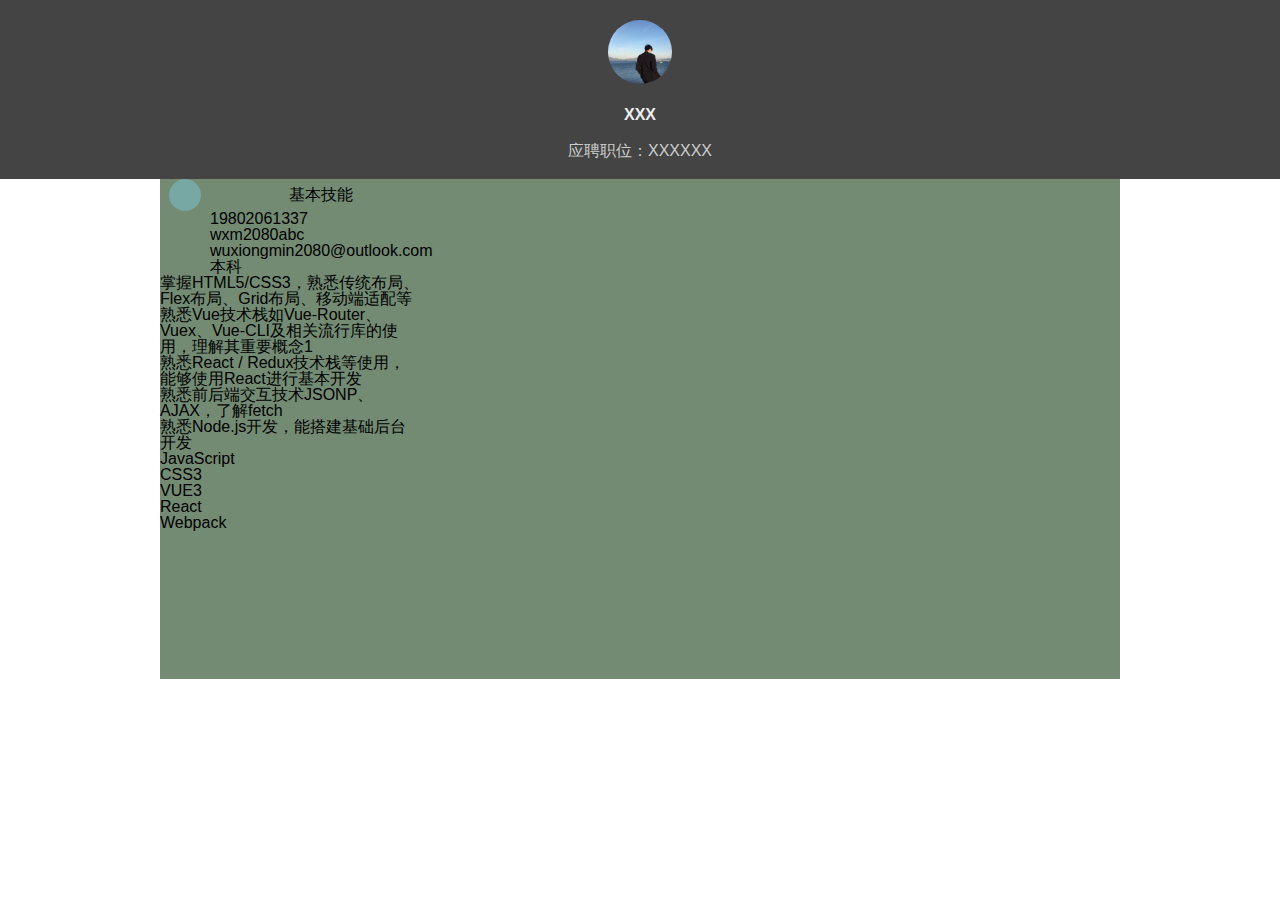
==== public/index.html @ 285911b2 "页面布局" ====
<!DOCTYPE html>
<html lang="en">

<head>
  <meta charset="UTF-8">
  <meta http-equiv="X-UA-Compatible" content="IE=edge">
  <meta name="viewport" content="width=device-width, initial-scale=1.0">
  <title>Document</title>
  <link rel="stylesheet" href="css/reset.css">
  <link rel="stylesheet" href="css/index.css">
  <link rel="stylesheet" href="//at.alicdn.com/t/font_2577815_svx33325p2.css">
</head>
<div class="wrapper">
  <header>
    <img src="img/resume-avatar.jpeg" alt="头像" class="avatar">
    <h2>XXX</h2>
    <p>应聘职位：XXXXXX</p>
  </header>
  <div class="content">
    <aside>
      <div class="basic-info">
        <i class="iconfont icon-user"></i>
        <h1>基本技能</h1>
        <ul>
          <li><i class="iconfont"></i><span>19802061337</span></li>
          <li><i class="iconfont"></i><span>wxm2080abc</span></li>
          <li><i class="iconfont"></i><span></span>wuxiongmin2080@outlook.com</span></li>
          <li><i class="iconfont"></i><span></span>本科</span></li>
        </ul>
      </div>
      <div class="master-skill">
        <ul>
          <li><span>掌握HTML5/CSS3，熟悉传统布局、Flex布局、Grid布局、移动端适配等</span></li>
          <li><span>熟悉Vue技术栈如Vue-Router、Vuex、Vue-CLI及相关流行库的使用，理解其重要概念1</span></li>
          <li><span>熟悉React / Redux技术栈等使用，能够使用React进行基本开发</span></li>
          <li><span>熟悉前后端交互技术JSONP、AJAX，了解fetch</span></li>
          <li><span>熟悉Node.js开发，能搭建基础后台开发</span></li>
        </ul>
      </div>
      <div class="skill-figure">
        <dl>
          <dt>JavaScript</dt>
          <dd>
            <span class="bar"></span>
          </dd>
          <dt>CSS3</dt>
          <dd>
            <span class="bar"></span>
          </dd>
          <dt>VUE3</dt>
          <dd>
            <span class="bar"></span>
          </dd>
          <dt>React</dt>
          <dd>
            <span class="bar"></span>
          </dd>
          <dt>Webpack</dt>
          <dd>
            <span class="bar"></span>
          </dd>
        </dl>
      </div>
    </aside>
    <main>
      <div class="edu-exp"></div>
      <div class="job-exp"></div>
      <div class="project-exp"></div>
    </main>
  </div>

</div>

<body>
</body>

</html>
---- public/css/index.css ----
body {
  font-family: Arial, Helvetica, sans-serif;
}


.wrapper {
  background: #fff;
  margin: 0 auto;
  display: grid;
  grid: auto auto / 1fr 960px 1fr;
}


header {
  grid-area: 1 / 1 / 2 / -1;
  background:#444;
  text-align: center;
  padding: 20px 0;
  color:#ccc
}

header img {
  height: 64px;
  width: 64px;
  border-radius: 50%;
}
header h2 {
  margin: 20px 0;
  color:#eee;
  font-size: 16px;
  font-weight: bold;
}
.content {
  grid-area: 2 / 2 / -1 / -2;
  width: 960px;
  display: grid;
  grid: 1fr / 260px 700px;
  background: rgb(115, 139, 115);
}

aside {
  grid-area: 1 / 1 / -1 / 2;
  height: 400px;
  
}
aside .basic-info {
  display: grid;
  grid:auto auto / 50px 1fr;
  justify-items:center;
  align-items: center;
}
aside .basic-info>i {
  grid-area: 1/1/2/2;
  display:inline-block;
  height:32px;
  width:32px;

  background: #77a8a3;
  border-radius: 50%;
  text-align:center
}
aside .basic-info>i::before {
  color:white;
  line-height: 32px;
}
aside .basic-info > h1 {
  grid-area: 1/2/2/-1;
}
aside .basic-info > ul {
  grid-area: 2/2/-1/-1;
  width:100%
}
main {
  grid: 1 / 2 / -1 / -1;
  height: 500px;
}
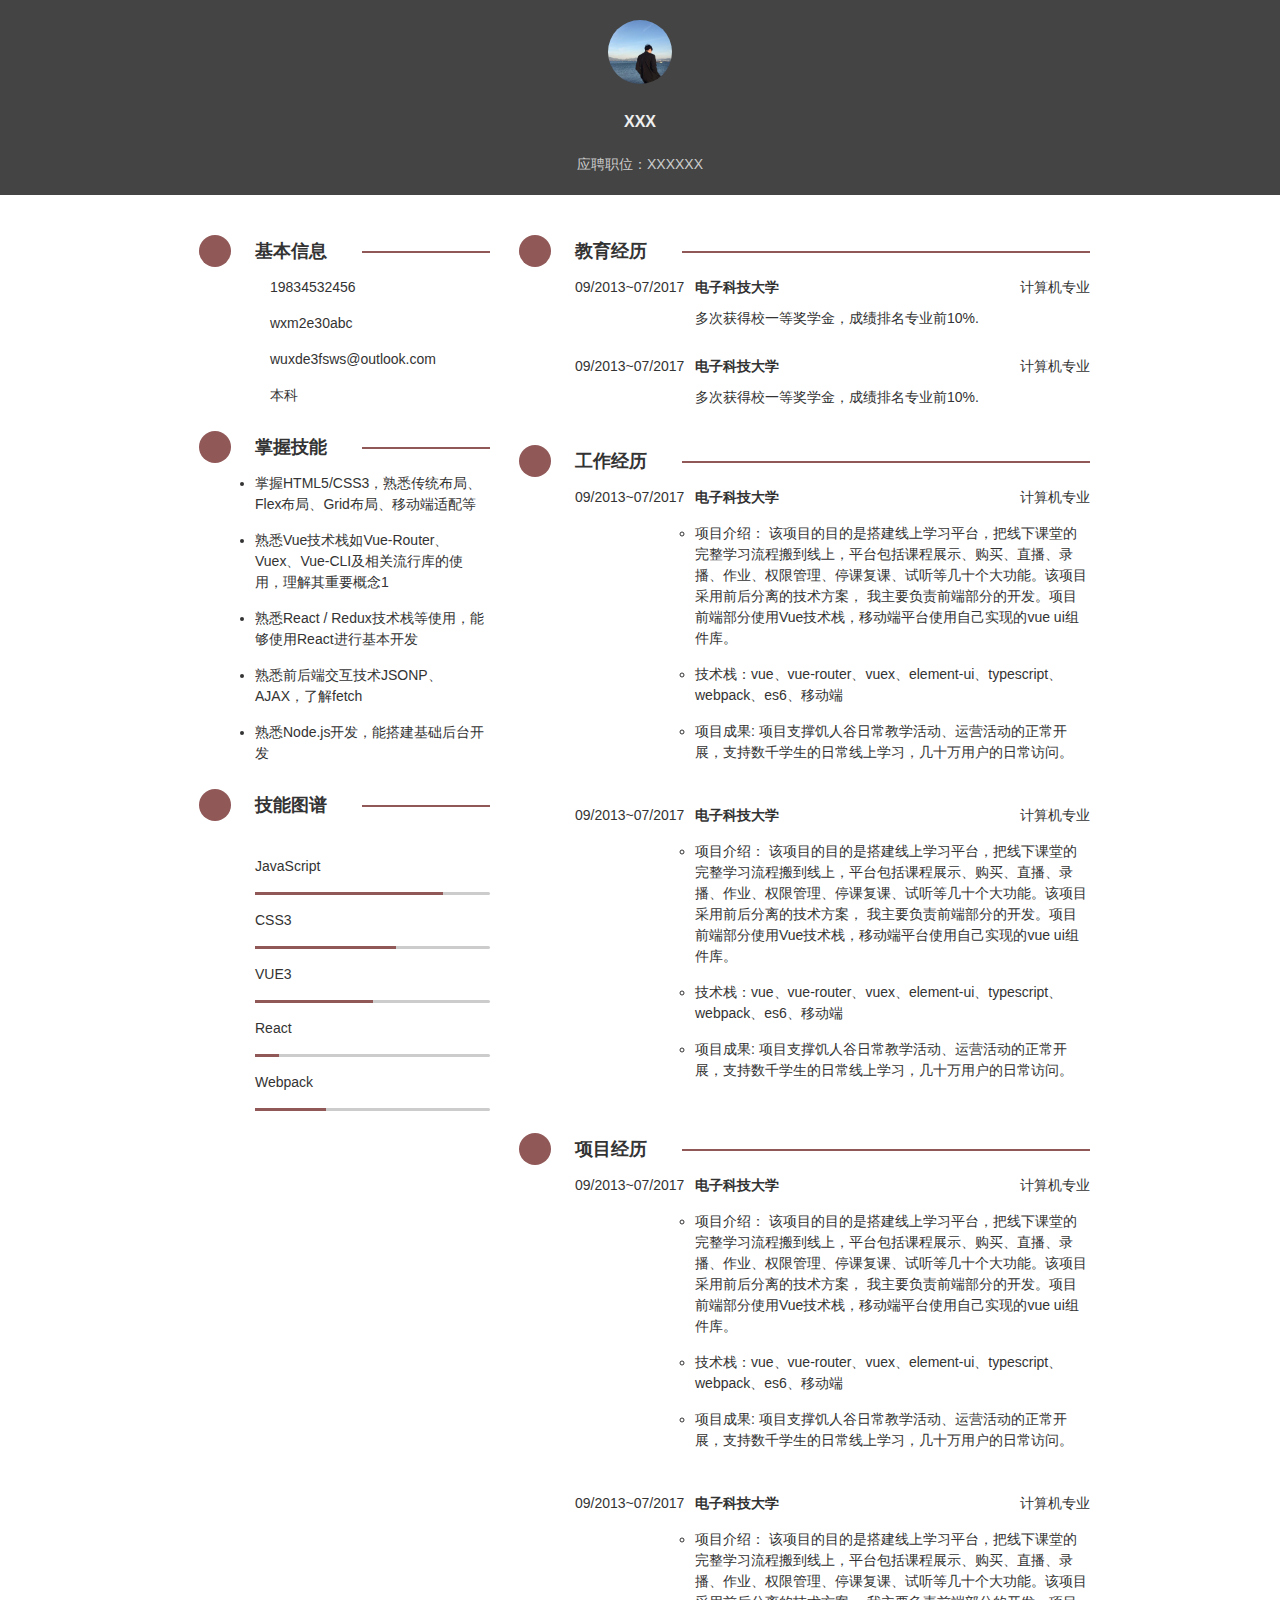
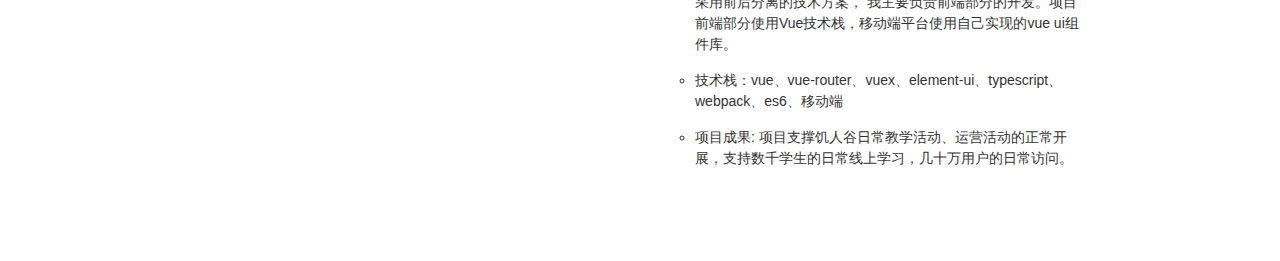
==== commit 0100c29a: "finish" ====
--- a/public/index.html
+++ b/public/index.html
@@ -5,73 +5,183 @@
   <meta charset="UTF-8">
   <meta http-equiv="X-UA-Compatible" content="IE=edge">
   <meta name="viewport" content="width=device-width, initial-scale=1.0">
-  <title>Document</title>
+  <title>我的简历</title>
   <link rel="stylesheet" href="css/reset.css">
   <link rel="stylesheet" href="css/index.css">
-  <link rel="stylesheet" href="//at.alicdn.com/t/font_2577815_svx33325p2.css">
+  <link rel="stylesheet" href="//at.alicdn.com/t/font_2577815_gyonojxjrp.css">
 </head>
-<div class="wrapper">
-  <header>
-    <img src="img/resume-avatar.jpeg" alt="头像" class="avatar">
-    <h2>XXX</h2>
-    <p>应聘职位：XXXXXX</p>
-  </header>
-  <div class="content">
-    <aside>
-      <div class="basic-info">
-        <i class="iconfont icon-user"></i>
-        <h1>基本技能</h1>
-        <ul>
-          <li><i class="iconfont"></i><span>19802061337</span></li>
-          <li><i class="iconfont"></i><span>wxm2080abc</span></li>
-          <li><i class="iconfont"></i><span></span>wuxiongmin2080@outlook.com</span></li>
-          <li><i class="iconfont"></i><span></span>本科</span></li>
-        </ul>
-      </div>
-      <div class="master-skill">
-        <ul>
-          <li><span>掌握HTML5/CSS3，熟悉传统布局、Flex布局、Grid布局、移动端适配等</span></li>
-          <li><span>熟悉Vue技术栈如Vue-Router、Vuex、Vue-CLI及相关流行库的使用，理解其重要概念1</span></li>
-          <li><span>熟悉React / Redux技术栈等使用，能够使用React进行基本开发</span></li>
-          <li><span>熟悉前后端交互技术JSONP、AJAX，了解fetch</span></li>
-          <li><span>熟悉Node.js开发，能搭建基础后台开发</span></li>
-        </ul>
-      </div>
-      <div class="skill-figure">
-        <dl>
-          <dt>JavaScript</dt>
-          <dd>
-            <span class="bar"></span>
-          </dd>
-          <dt>CSS3</dt>
-          <dd>
-            <span class="bar"></span>
-          </dd>
-          <dt>VUE3</dt>
-          <dd>
-            <span class="bar"></span>
-          </dd>
-          <dt>React</dt>
-          <dd>
-            <span class="bar"></span>
-          </dd>
-          <dt>Webpack</dt>
-          <dd>
-            <span class="bar"></span>
-          </dd>
-        </dl>
-      </div>
-    </aside>
-    <main>
-      <div class="edu-exp"></div>
-      <div class="job-exp"></div>
-      <div class="project-exp"></div>
-    </main>
-  </div>
-
-</div>
 
 <body>
+  <div class="wrapper">
+    <header>
+      <img src="img/resume-avatar.jpeg" alt="头像" class="avatar">
+      <h1>XXX</h1>
+      <p>应聘职位：XXXXXX</p>
+    </header>
+    <div class="content">
+      <aside>
+        <section class="basic-info">
+          <i class="iconfont icon-user"></i>
+          <h2>基本信息</h2>
+          <ul>
+            <li><i class="iconfont icon-phone"></i><span>19834532456</span></li>
+            <li><i class="iconfont icon-wechat1"></i><span>wxm2e30abc</span></li>
+            <li><i class="iconfont icon-mail"></i><span>wuxde3fsws@outlook.com</span></li>
+            <li><i class="iconfont icon-xueli"></i><span>本科</span></li>
+          </ul>
+        </section>
+        <section class="master-skill">
+          <i class="iconfont icon-skill"></i>
+          <h2>掌握技能</h2>
+          <ul>
+            <li><span>掌握HTML5/CSS3，熟悉传统布局、Flex布局、Grid布局、移动端适配等</span></li>
+            <li><span>熟悉Vue技术栈如Vue-Router、Vuex、Vue-CLI及相关流行库的使用，理解其重要概念1</span></li>
+            <li><span>熟悉React / Redux技术栈等使用，能够使用React进行基本开发</span></li>
+            <li><span>熟悉前后端交互技术JSONP、AJAX，了解fetch</span></li>
+            <li><span>熟悉Node.js开发，能搭建基础后台开发</span></li>
+          </ul>
+        </section>
+        <section class="skill-map">
+          <i class="iconfont icon-data"></i>
+          <h2>技能图谱</h2>
+          <dl>
+            <dt>JavaScript</dt>
+            <dd data-process="80">
+              <span></span>
+            </dd>
+            <dt>CSS3</dt>
+            <dd data-process="60">
+              <span></span>
+            </dd>
+            <dt>VUE3</dt>
+            <dd data-process="50">
+              <span></span>
+            </dd>
+            <dt>React</dt>
+            <dd data-process="10">
+              <span></span>
+            </dd>
+            <dt>Webpack</dt>
+            <dd data-process="30">
+              <span></span>
+            </dd>
+          </dl>
+        </section>
+      </aside>
+      <main>
+        <section class="edu-exper">
+          <i class="iconfont icon-xueli"></i>
+          <h2>教育经历</h2>
+          <ul>
+            <li>
+              <span>
+                09/2013~07/2017
+              </span>
+              <span>
+                电子科技大学
+              </span>
+              <span>计算机专业</span>
+              <p>多次获得校一等奖学金，成绩排名专业前10%.</p>
+            </li>
+            <li>
+              <span>
+                09/2013~07/2017
+              </span>
+              <span>
+                电子科技大学
+              </span>
+              <span>计算机专业</span>
+              <p>多次获得校一等奖学金，成绩排名专业前10%.</p>
+            </li>
+          </ul>
+        </section>
+        <section class="job-exper">
+          <i class="iconfont icon-job"></i>
+          <h2>工作经历</h2>
+
+          <ul>
+            <li>
+              <span>
+                09/2013~07/2017
+              </span>
+              <span>
+                电子科技大学
+              </span>
+              <span>计算机专业</span>
+              <ul class="desc">
+                <li>项目介绍： 该项目的目的是搭建线上学习平台，把线下课堂的完整学习流程搬到线上，平台包括课程展示、购买、直播、录播、作业、权限管理、停课复课、试听等几十个大功能。该项目采用前后分离的技术方案，
+                  我主要负责前端部分的开发。项目前端部分使用Vue技术栈，移动端平台使用自己实现的vue ui组件库。</li>
+                <li>技术栈：vue、vue-router、vuex、element-ui、typescript、webpack、es6、移动端
+                </li>
+                <li>项目成果: 项目支撑饥人谷日常教学活动、运营活动的正常开展，支持数千学生的日常线上学习，几十万用户的日常访问。</li>
+
+              </ul>
+            </li>
+            <li>
+              <span>
+                09/2013~07/2017
+              </span>
+              <span>
+                电子科技大学
+              </span>
+              <span>计算机专业</span>
+              <ul class="desc">
+                <li>项目介绍： 该项目的目的是搭建线上学习平台，把线下课堂的完整学习流程搬到线上，平台包括课程展示、购买、直播、录播、作业、权限管理、停课复课、试听等几十个大功能。该项目采用前后分离的技术方案，
+                  我主要负责前端部分的开发。项目前端部分使用Vue技术栈，移动端平台使用自己实现的vue ui组件库。</li>
+                <li>技术栈：vue、vue-router、vuex、element-ui、typescript、webpack、es6、移动端
+                </li>
+                <li>项目成果: 项目支撑饥人谷日常教学活动、运营活动的正常开展，支持数千学生的日常线上学习，几十万用户的日常访问。</li>
+
+              </ul>
+            </li>
+          </ul>
+        </section>
+        <section class="pro-exper">
+          <i class="iconfont icon-xiangmu"></i>
+          <h2>项目经历</h2>
+
+          <ul>
+            <li>
+              <span>
+                09/2013~07/2017
+              </span>
+              <span>
+                电子科技大学
+              </span>
+              <span>计算机专业</span>
+              <ul class="desc">
+                <li>项目介绍： 该项目的目的是搭建线上学习平台，把线下课堂的完整学习流程搬到线上，平台包括课程展示、购买、直播、录播、作业、权限管理、停课复课、试听等几十个大功能。该项目采用前后分离的技术方案，
+                  我主要负责前端部分的开发。项目前端部分使用Vue技术栈，移动端平台使用自己实现的vue ui组件库。</li>
+                <li>技术栈：vue、vue-router、vuex、element-ui、typescript、webpack、es6、移动端
+                </li>
+                <li>项目成果: 项目支撑饥人谷日常教学活动、运营活动的正常开展，支持数千学生的日常线上学习，几十万用户的日常访问。</li>
+
+              </ul>
+            </li>
+            <li>
+              <span>
+                09/2013~07/2017
+              </span>
+              <span>
+                电子科技大学
+              </span>
+              <span>计算机专业</span>
+              <ul class="desc">
+                <li>项目介绍： 该项目的目的是搭建线上学习平台，把线下课堂的完整学习流程搬到线上，平台包括课程展示、购买、直播、录播、作业、权限管理、停课复课、试听等几十个大功能。该项目采用前后分离的技术方案，
+                  我主要负责前端部分的开发。项目前端部分使用Vue技术栈，移动端平台使用自己实现的vue ui组件库。</li>
+                <li>技术栈：vue、vue-router、vuex、element-ui、typescript、webpack、es6、移动端
+                </li>
+                <li>项目成果: 项目支撑饥人谷日常教学活动、运营活动的正常开展，支持数千学生的日常线上学习，几十万用户的日常访问。</li>
+
+              </ul>
+            </li>
+          </ul>
+        </section>
+      </main>
+    </div>
+
+  </div>
+  <script src="./js/index.js"></script>
 </body>
 
 </html>--- a/public/css/index.css
+++ b/public/css/index.css
@@ -1,13 +1,21 @@
 body {
   font-family: Arial, Helvetica, sans-serif;
+  color:#333;
+  font-size: 14px;
+  line-height:1.5;
 }
 
+h2 {
+  font-size: 18px;
+  font-weight: bold;
+}
 
 .wrapper {
   background: #fff;
   margin: 0 auto;
   display: grid;
-  grid: auto auto / 1fr 960px 1fr;
+  grid: auto auto / 1fr 900px 1fr;
+  padding-bottom: 50px;
 }
 
 
@@ -24,57 +32,162 @@
   width: 64px;
   border-radius: 50%;
 }
-header h2 {
+header h1 {
   margin: 20px 0;
   color:#eee;
   font-size: 16px;
   font-weight: bold;
 }
 .content {
+
   grid-area: 2 / 2 / -1 / -2;
-  width: 960px;
+  width: 800px;
   display: grid;
-  grid: 1fr / 260px 700px;
-  background: rgb(115, 139, 115);
+  grid: 1fr / 300px 600px;
+
+  padding-top:30px
+  /* background: rgb(115, 139, 115); */
 }
 
 aside {
+  width: 100%;
   grid-area: 1 / 1 / -1 / 2;
-  height: 400px;
   
 }
-aside .basic-info {
+section {
   display: grid;
   grid:auto auto / 50px 1fr;
-  justify-items:center;
+  justify-items:left;
   align-items: center;
+  column-gap: 15px;
+
 }
-aside .basic-info>i {
+section>i {
   grid-area: 1/1/2/2;
+  justify-self: center;
   display:inline-block;
   height:32px;
   width:32px;
+  margin: 10px;
 
-  background: #77a8a3;
+  background: rgb(145, 88, 88);
   border-radius: 50%;
   text-align:center
 }
-aside .basic-info>i::before {
+section>i::before {
   color:white;
   line-height: 32px;
 }
-aside .basic-info > h1 {
+section > h2 {
   grid-area: 1/2/2/-1;
+  position: relative;
+  font-weight: bold;
 }
-aside .basic-info > ul {
+section > h2::after {
+  content: '';
+  display: inline-block;
+  border-top: 2px solid rgb(145, 88, 88);
+  width: 128px;
+  vertical-align: middle;
+
+  position: relative;
+  left:35px;
+}
+
+aside   ul li{
+  margin-bottom: 15px;
+}
+aside ul li span {
+  margin-left: 15px;
+}
+section > ul {
   grid-area: 2/2/-1/-1;
-  width:100%
+  width: 100%;
+}
+
+aside .master-skill li {
+  list-style-type: disc;
+}
+
+aside  .master-skill  li span {
+  margin-left: 0;
+}
+
+aside .skill-map dl{
+  grid-area: 2/-1/-1/2;
+  width: 100%;
+  margin-top: 20px;
+}
+aside .skill-map dl dt{
+  padding: 5px 0;
+}
+aside .skill-map dl dd{
+  position: relative;
+  width: 100%;
+  height: 3px;
+  background: #ccc;
+  border-radius: 3px;
+  margin: 10px 0;
+}
+
+aside .skill-map dl dd span{
+  position: absolute;
+  height: 3px;
+  background: rgb(145, 88, 88);
 }
 main {
-  grid: 1 / 2 / -1 / -1;
-  height: 500px;
+  margin-left: 20px;
+}
+
+
+
+main section h2:after{
+  width:408px;;
+}
+
+main section>ul>li {
+
+  display: grid;
+  grid: auto auto / 120px 1fr 120px;
+  margin-bottom: 27px;
+}
+
+main section li span:first-child {
+  grid-area: 1/2/2/1;
+}
+
+main section li span:nth-child(2){
+
+  grid-area: 1/3/2/2;
+  font-weight: bold;
+}
+
+main section li span:nth-child(3){
+  grid-area: 1/-1/2/-2;
+  justify-self: right;
+}
+
+main section li>p {
+  grid-area: 2/-1/-1/2;
+  margin-top: 10px;
+}
+
+.job-exper ul.desc,.pro-exper ul.desc {
+
+  grid-area: 2/-1/-1/2;
+}
+
+.job-exper ul.desc li,.pro-exper ul.desc li{
+  list-style:circle;
+  margin: 15px 0;
 }
 
 
 
 
+
+
+
+
+
+
